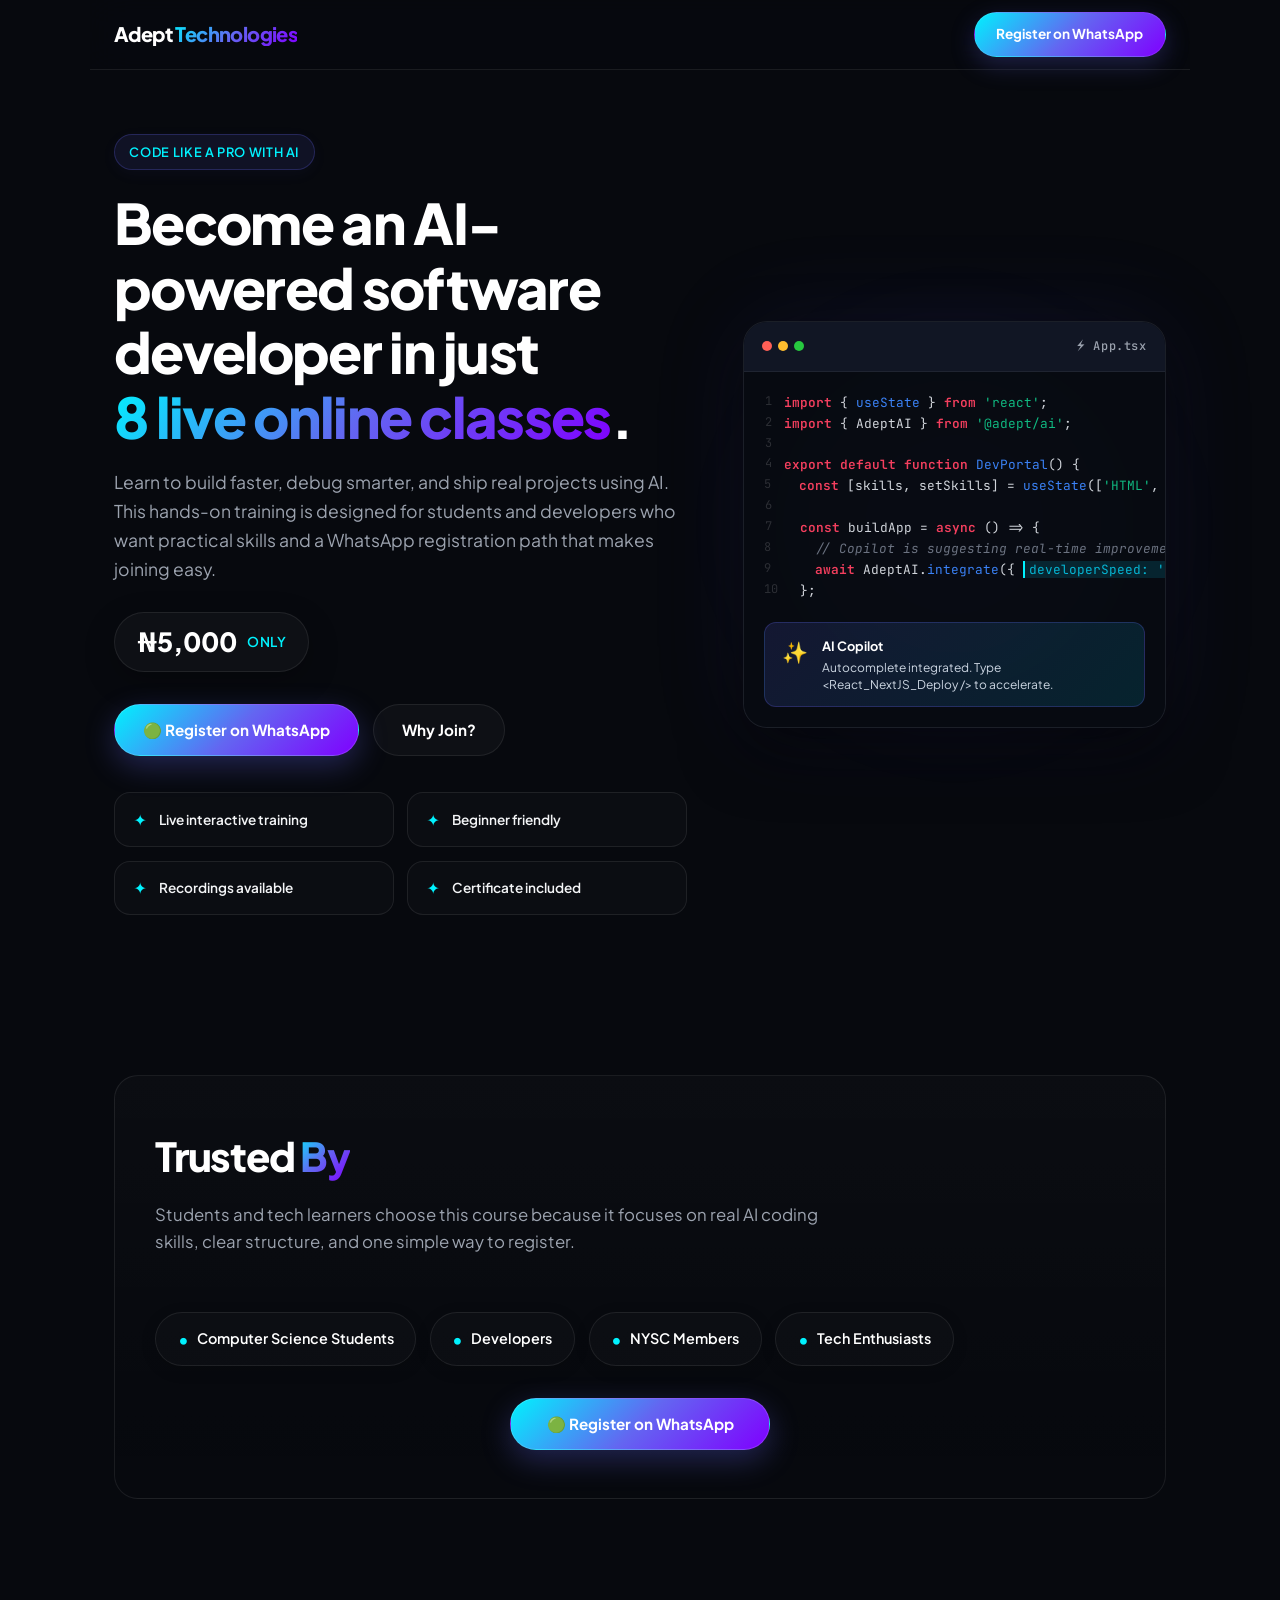
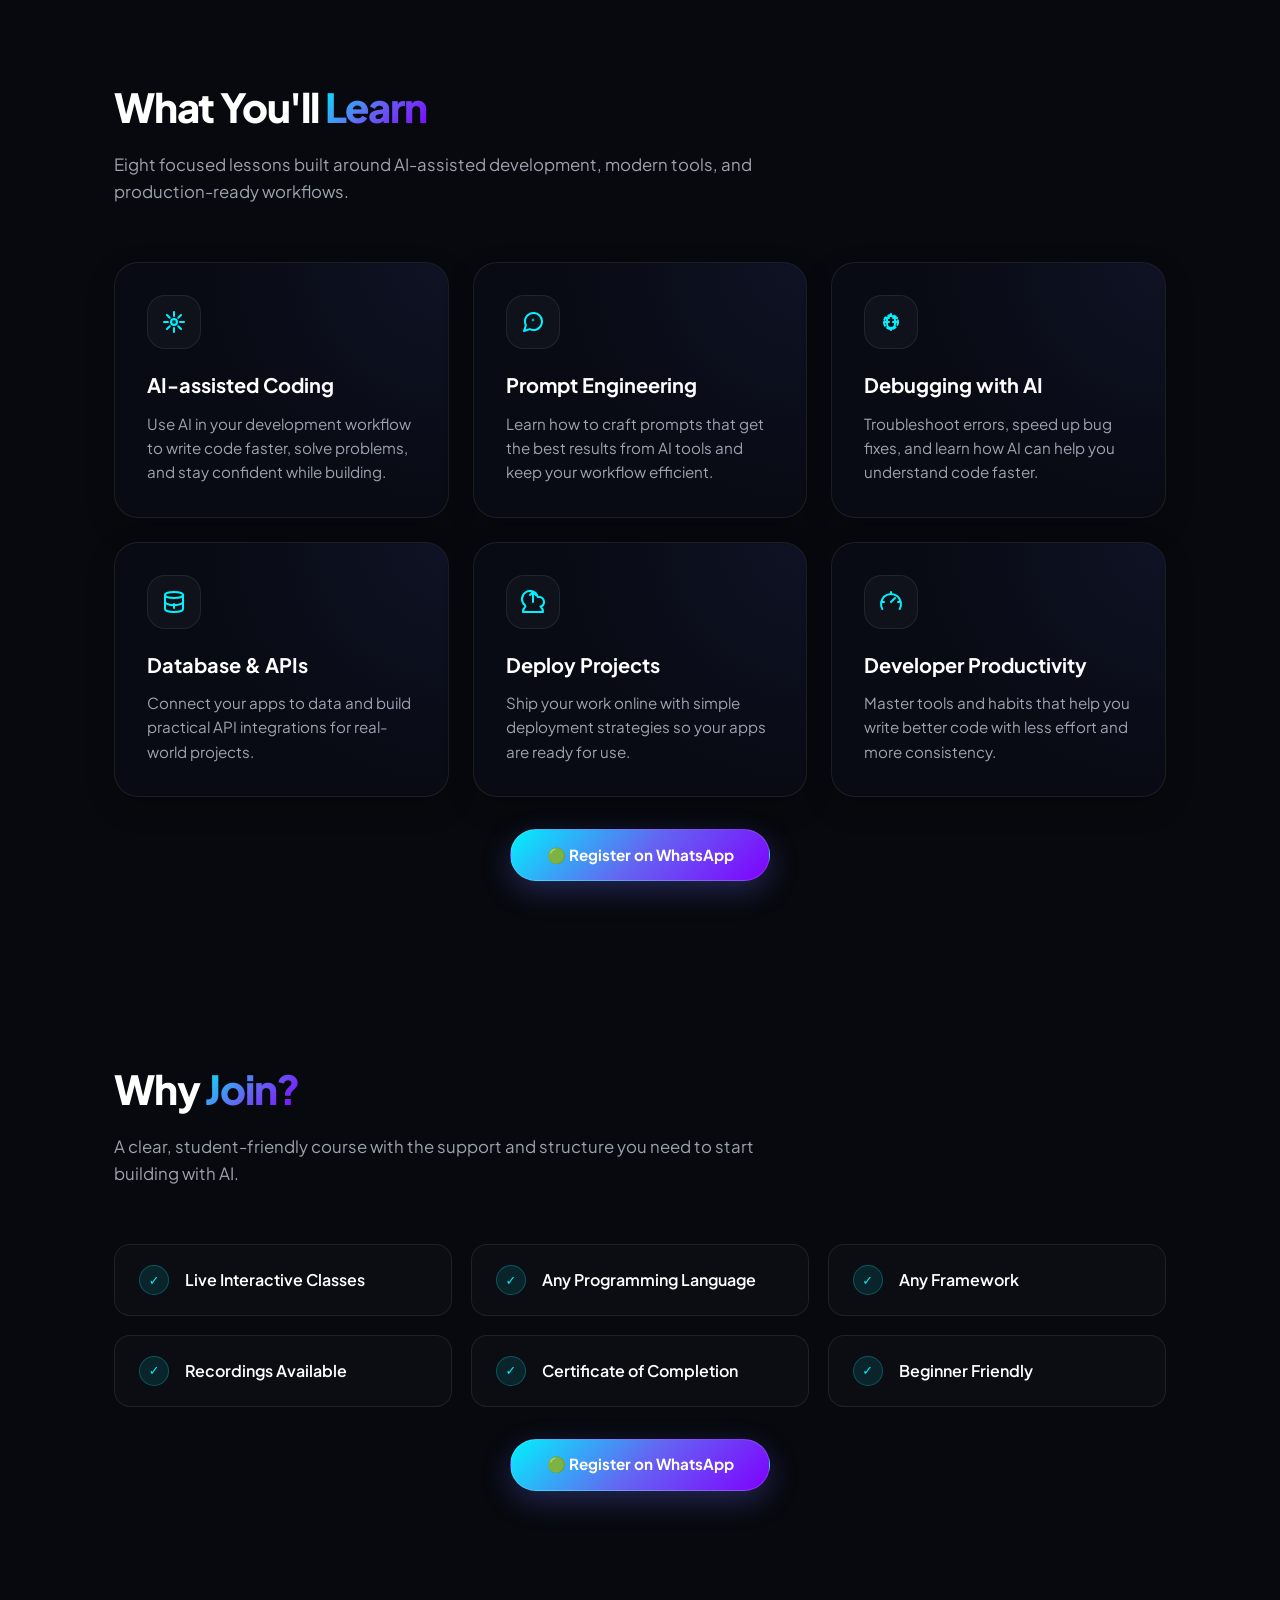
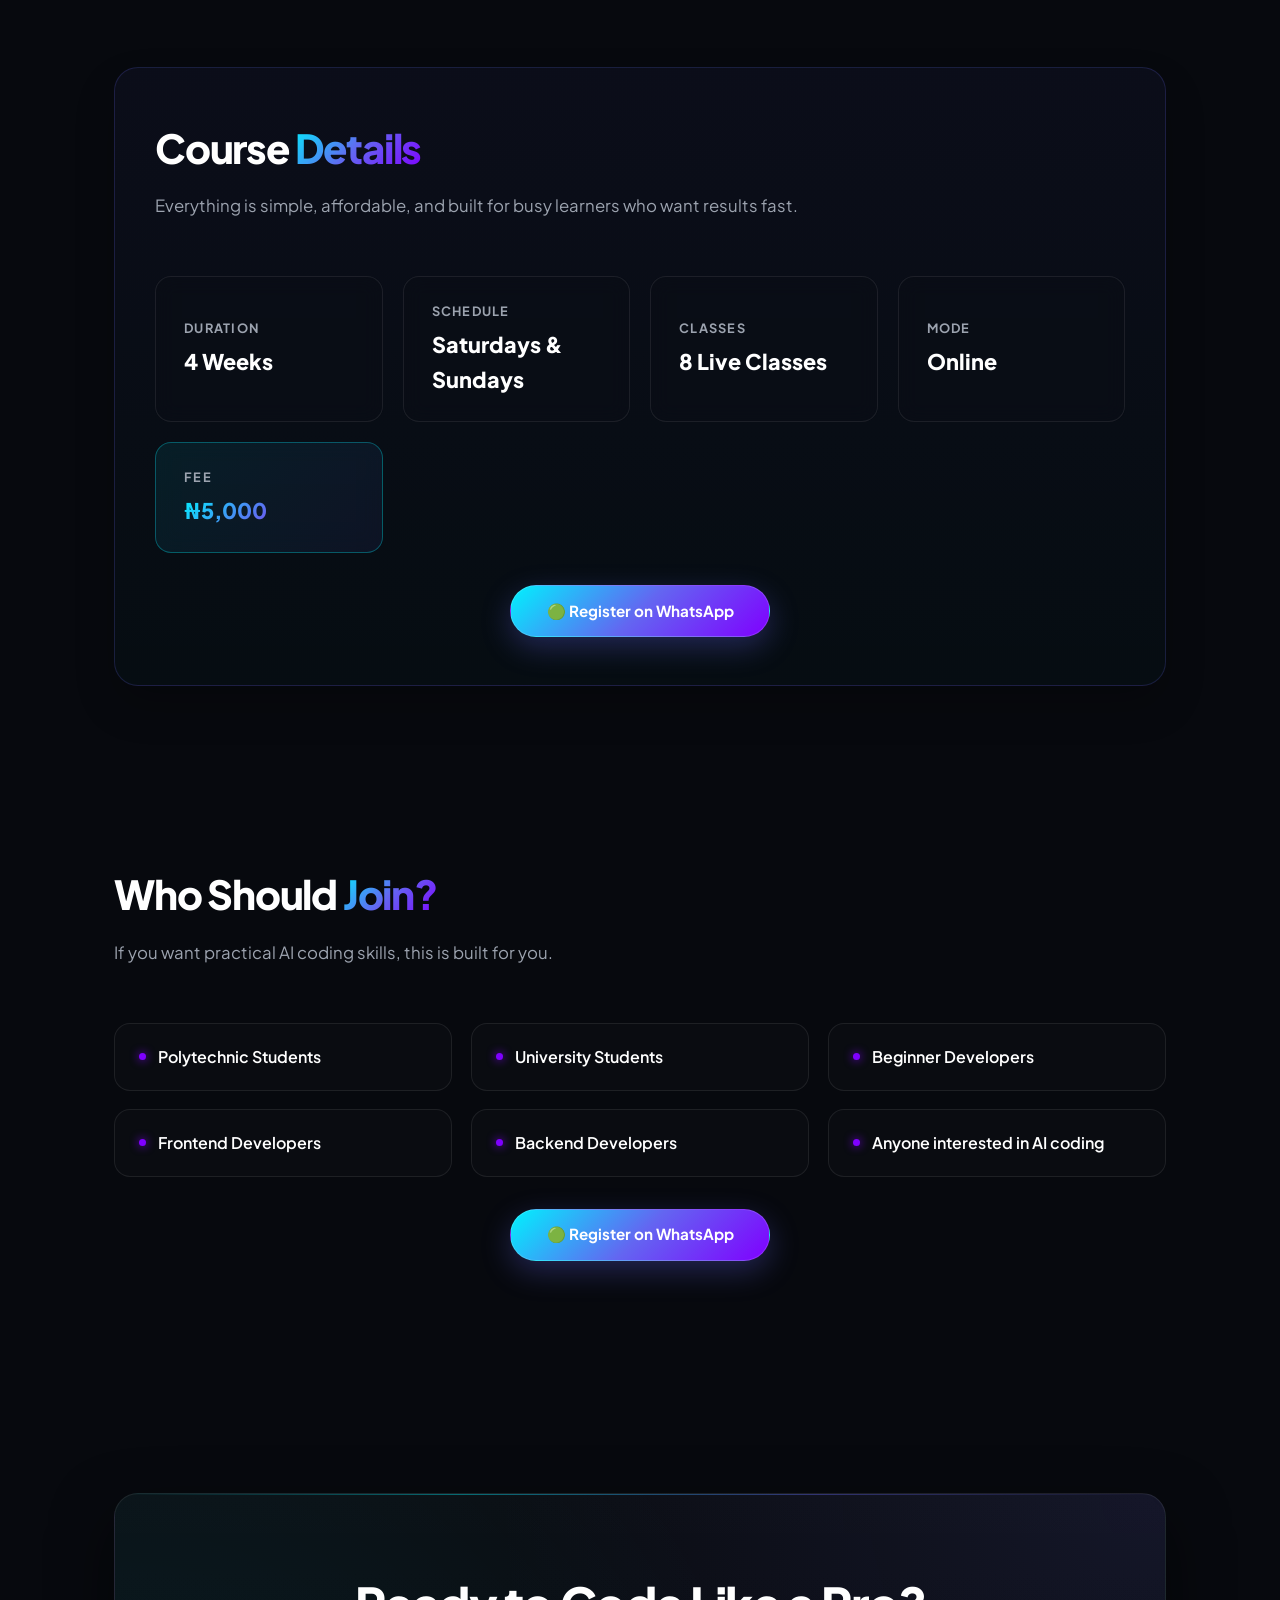
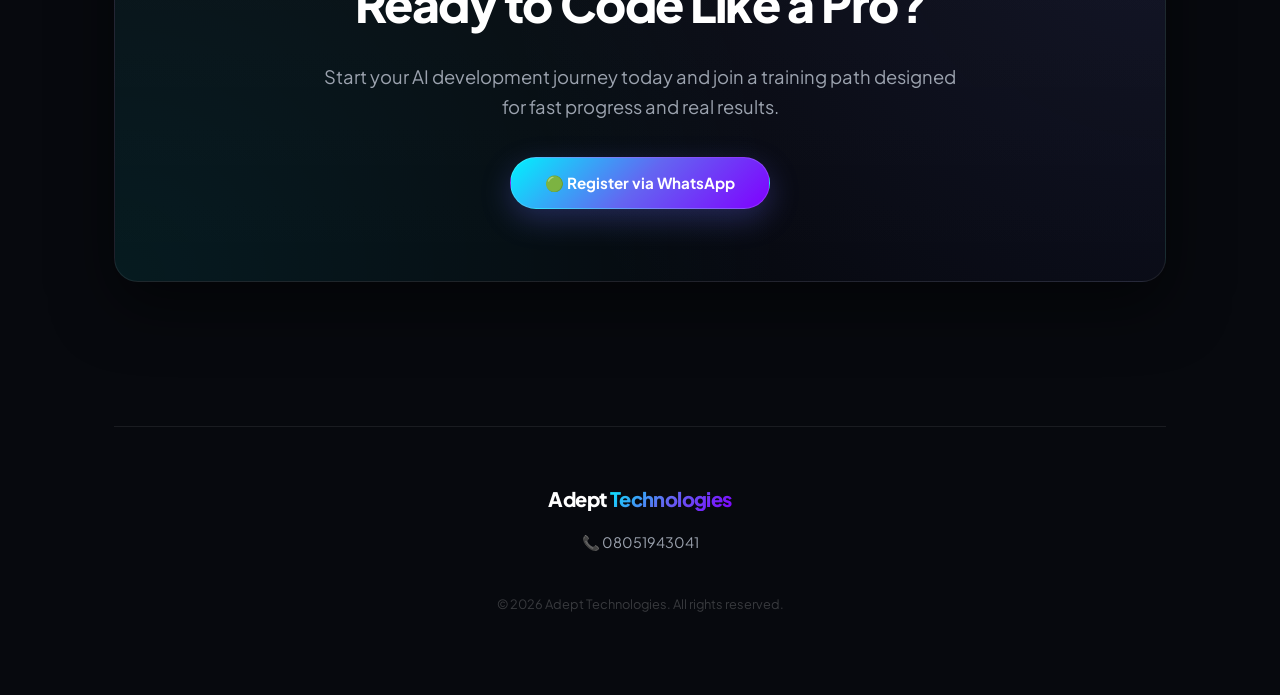
==== softwarewithai/index.html @ 5e8d32dd "Create index.html" ====
<!DOCTYPE html>
<html lang="en">

<head>
    <meta charset="UTF-8" />
    <meta name="viewport" content="width=device-width, initial-scale=1.0" />
    <title>Code Like a Pro with AI | Adept Technologies</title>
    <meta name="description"
        content="Become an AI-powered software developer in just 8 live online classes. Register on WhatsApp today." />
    <link rel="preconnect" href="https://fonts.googleapis.com" />
    <link rel="preconnect" href="https://fonts.gstatic.com" crossorigin />
    <link href="https://fonts.googleapis.com/css2?family=Plus+Jakarta+Sans:wght@400;500;600;700;800&family=JetBrains+Mono:wght@400;500;600&display=swap"
        rel="stylesheet" />
    <style>
        :root {
            color-scheme: dark;
            font-family: 'Plus Jakarta Sans', system-ui, -apple-system, sans-serif;
            scroll-behavior: smooth;
            
            /* Premium Dark Theme Palette */
            --bg: #07090e;
            --bg-grid: rgba(99, 102, 241, 0.03);
            --surface: rgba(13, 17, 28, 0.45);
            --surface-hover: rgba(20, 26, 42, 0.7);
            --surface-strong: #0d111c;
            --text: #f3f4f6;
            --text-heading: #ffffff;
            --muted: #9ca3af;
            
            /* Neon Glow Gradients */
            --accent: #6366f1; /* Indigo */
            --accent-rgb: 99, 102, 241;
            --accent-gradient: linear-gradient(135deg, #00F2FE 0%, #6366F1 50%, #7F00FF 100%);
            --accent-gradient-hover: linear-gradient(135deg, #00d6e2 0%, #4f46e5 50%, #6d00db 100%);
            --accent-cyan: #00F2FE;
            --accent-purple: #7F00FF;
            --border: rgba(255, 255, 255, 0.08);
            --border-hover: rgba(99, 102, 241, 0.3);
            --shadow: 0 24px 60px rgba(0, 0, 0, 0.5);
            
            /* Radius */
            --radius-lg: 24px;
            --radius-md: 16px;
            --radius-sm: 12px;
        }

        * {
            box-sizing: border-box;
            margin: 0;
            padding: 0;
        }

        html,
        body {
            min-height: 100%;
            background-color: var(--bg);
            color: var(--text);
        }

        body {
            line-height: 1.6;
            font-size: 16px;
            -webkit-font-smoothing: antialiased;
            overflow-x: hidden;
            position: relative;
        }

        /* Decorative Grid Background and Glows */
        body::before {
            content: '';
            position: absolute;
            inset: 0;
            background-image: 
                linear-gradient(rgba(255, 255, 255, 0.007) 1px, transparent 1px),
                linear-gradient(90deg, rgba(255, 255, 255, 0.007) 1px, transparent 1px);
            background-size: 50px 50px;
            pointer-events: none;
            z-index: -2;
        }

        /* Animated Ambient Glowing Orbs */
        .ambient-glow {
            position: absolute;
            border-radius: 50%;
            pointer-events: none;
            filter: blur(140px);
            z-index: -1;
            opacity: 0.45;
            mix-blend-mode: screen;
        }

        .glow-1 {
            width: 400px;
            height: 400px;
            background: radial-gradient(circle, var(--accent-cyan) 0%, transparent 70%);
            top: -100px;
            left: -100px;
            animation: pulseGlow 12s infinite alternate;
        }

        .glow-2 {
            width: 500px;
            height: 500px;
            background: radial-gradient(circle, var(--accent-purple) 0%, transparent 70%);
            top: 25%;
            right: -150px;
            animation: pulseGlow 15s infinite alternate-reverse;
        }

        .glow-3 {
            width: 350px;
            height: 350px;
            background: radial-gradient(circle, var(--accent) 0%, transparent 70%);
            bottom: 10%;
            left: -100px;
            animation: pulseGlow 10s infinite alternate;
        }

        img {
            max-width: 100%;
            display: block;
        }

        a {
            color: inherit;
            text-decoration: none;
        }

        .page {
            max-width: 1100px;
            margin: 0 auto;
            padding: 0 1.5rem 3rem;
            position: relative;
        }

        header {
            position: sticky;
            top: 0;
            z-index: 100;
            background: rgba(7, 9, 14, 0.75);
            backdrop-filter: blur(20px) saturate(180%);
            -webkit-backdrop-filter: blur(20px) saturate(180%);
            border-bottom: 1px solid var(--border);
            margin: 0 -1.5rem 1.5rem;
            padding: 0 1.5rem;
        }

        .topbar {
            display: flex;
            align-items: center;
            justify-content: space-between;
            gap: 1rem;
            padding: 0.75rem 0;
            max-width: 1100px;
            margin: 0 auto;
        }

        .brand {
            font-size: 1.25rem;
            font-weight: 800;
            letter-spacing: -0.03em;
            color: var(--text-heading);
        }

        .brand span {
            background: var(--accent-gradient);
            -webkit-background-clip: text;
            -webkit-text-fill-color: transparent;
            font-weight: 900;
        }

        .topbar .cta-link {
            display: inline-flex;
            align-items: center;
            justify-content: center;
            padding: 0.65rem 1.35rem;
            background: var(--accent-gradient);
            color: #fff;
            border-radius: 999px;
            font-weight: 700;
            font-size: 0.85rem;
            box-shadow: 0 8px 24px rgba(99, 102, 241, 0.25);
            transition: all 0.3s cubic-bezier(0.16, 1, 0.3, 1);
            border: 1px solid rgba(255, 255, 255, 0.1);
        }

        .topbar .cta-link:hover {
            transform: translateY(-2px);
            box-shadow: 0 12px 28px rgba(0, 242, 254, 0.4);
            border: 1px solid rgba(255, 255, 255, 0.2);
        }

        /* Hero Styling */
        .hero {
            padding: 2.5rem 0 4.5rem;
        }

        .hero-inner {
            display: grid;
            grid-template-columns: 1fr;
            gap: 3.5rem;
            align-items: center;
        }

        .hero-copy {
            max-width: 620px;
        }

        .eyebrow {
            display: inline-flex;
            align-items: center;
            gap: 0.5rem;
            padding: 0.45rem 0.9rem;
            border-radius: 999px;
            background: rgba(99, 102, 241, 0.1);
            color: var(--accent-cyan);
            font-size: 0.8rem;
            font-weight: 600;
            margin-bottom: 1.25rem;
            border: 1px solid rgba(99, 102, 241, 0.25);
            text-transform: uppercase;
            letter-spacing: 0.05em;
            box-shadow: 0 4px 15px rgba(99, 102, 241, 0.05);
        }

        .hero h1 {
            font-size: clamp(2rem, 5vw, 3.5rem);
            line-height: 1.15;
            font-weight: 800;
            letter-spacing: -0.03em;
            margin-bottom: 1.25rem;
            color: var(--text-heading);
        }

        .hero h1 .highlight {
            background: var(--accent-gradient);
            -webkit-background-clip: text;
            -webkit-text-fill-color: transparent;
            position: relative;
            display: inline-block;
        }

        .hero p.lead {
            font-size: 1.1rem;
            color: var(--muted);
            margin-bottom: 1.75rem;
            line-height: 1.65;
        }

        .hero-pricing-box {
            display: inline-flex;
            flex-direction: column;
            margin-bottom: 2rem;
        }

        .hero p.price {
            display: inline-flex;
            align-items: center;
            gap: 0.65rem;
            background: rgba(255, 255, 255, 0.03);
            color: var(--text-heading);
            font-weight: 800;
            font-size: 1.65rem;
            padding: 0.5rem 1.35rem;
            border-radius: 999px;
            border: 1px solid var(--border);
            box-shadow: 0 10px 30px rgba(0, 0, 0, 0.25);
        }

        .hero p.price span {
            font-size: 0.85rem;
            color: var(--accent-cyan);
            font-weight: 600;
            text-transform: uppercase;
            letter-spacing: 0.05em;
        }

        .hero-actions {
            display: flex;
            flex-wrap: wrap;
            gap: 0.85rem;
        }

        .button {
            display: inline-flex;
            align-items: center;
            justify-content: center;
            min-height: 52px;
            padding: 0 1.75rem;
            border-radius: 999px;
            font-weight: 700;
            transition: all 0.3s cubic-bezier(0.16, 1, 0.3, 1);
            font-size: 0.95rem;
            cursor: pointer;
        }

        .button-primary {
            background: var(--accent-gradient);
            color: #fff;
            box-shadow: 0 10px 30px rgba(99, 102, 241, 0.3);
            border: 1px solid rgba(255, 255, 255, 0.15);
        }

        .button-primary:hover {
            transform: translateY(-2px);
            box-shadow: 0 15px 35px rgba(0, 242, 254, 0.5);
            background: var(--accent-gradient-hover);
        }

        .button-secondary {
            background: rgba(255, 255, 255, 0.03);
            color: var(--text-heading);
            border: 1px solid var(--border);
        }

        .button-secondary:hover {
            transform: translateY(-2px);
            background: rgba(255, 255, 255, 0.08);
            border-color: rgba(255, 255, 255, 0.2);
            box-shadow: 0 10px 25px rgba(0, 0, 0, 0.2);
        }

        .hero-features {
            display: grid;
            grid-template-columns: repeat(2, minmax(0, 1fr));
            gap: 0.85rem;
            margin-top: 2.25rem;
        }

        .hero-feature {
            background: rgba(255, 255, 255, 0.02);
            border-radius: var(--radius-md);
            padding: 0.85rem 1.15rem;
            border: 1px solid var(--border);
            color: var(--text);
            font-weight: 600;
            display: inline-flex;
            align-items: center;
            gap: 0.75rem;
            font-size: 0.85rem;
            transition: all 0.3s ease;
        }

        .hero-feature:hover {
            border-color: var(--border-hover);
            background: rgba(255, 255, 255, 0.04);
            transform: translateX(4px);
        }

        .hero-feature::before {
            content: '✦';
            color: var(--accent-cyan);
            font-size: 1rem;
        }

        /* Premium Hero Visual: IDE Dashboard */
        .hero-visual {
            position: relative;
            width: 100%;
            min-width: 0; /* Prevents visual content overflow in Grid */
            z-index: 10;
        }

        .hero-visual-bg {
            position: absolute;
            inset: -30px;
            background: radial-gradient(circle, rgba(99, 102, 241, 0.15) 0%, transparent 70%);
            z-index: -1;
            filter: blur(30px);
        }

        .ide-window {
            background: rgba(10, 14, 23, 0.85);
            backdrop-filter: blur(16px);
            -webkit-backdrop-filter: blur(16px);
            border: 1px solid rgba(255, 255, 255, 0.08);
            border-radius: var(--radius-lg);
            box-shadow: var(--shadow), 0 0 100px rgba(99, 102, 241, 0.1);
            overflow: hidden;
            transition: transform 0.5s cubic-bezier(0.16, 1, 0.3, 1);
            width: 100%;
        }

        .ide-window:hover {
            transform: translateY(-4px) rotate(0.5deg);
        }

        .ide-header {
            background: rgba(18, 24, 38, 0.9);
            padding: 0.9rem 1.15rem;
            display: flex;
            align-items: center;
            justify-content: space-between;
            border-bottom: 1px solid rgba(255, 255, 255, 0.06);
        }

        .ide-dots {
            display: flex;
            gap: 6px;
        }

        .ide-dot {
            width: 10px;
            height: 10px;
            border-radius: 50%;
            display: inline-block;
        }

        .dot-red { background-color: #ff5f56; }
        .dot-yellow { background-color: #ffbd2e; }
        .dot-green { background-color: #27c93f; }

        .ide-title {
            font-size: 0.75rem;
            color: var(--muted);
            font-family: 'JetBrains Mono', monospace;
            font-weight: 500;
            letter-spacing: 0.05em;
            display: flex;
            align-items: center;
            gap: 0.5rem;
        }

        .ide-title::before {
            content: '⚡';
            font-size: 0.8rem;
        }

        .ide-body {
            padding: 1.25rem;
            font-family: 'JetBrains Mono', monospace;
            font-size: 0.8rem;
            line-height: 1.65;
            overflow-x: auto;
            position: relative;
            background: rgba(7, 9, 14, 0.4);
        }

        .ide-code {
            color: #d1d5db;
        }

        .code-row {
            display: flex;
            align-items: flex-start;
        }

        .line-num {
            color: rgba(255, 255, 255, 0.15);
            text-align: right;
            width: 20px;
            padding-right: 0.75rem;
            user-select: none;
            font-size: 0.75rem;
        }

        .code-line-content {
            white-space: pre;
        }

        .token.keyword { color: #f43f5e; font-weight: 600; }
        .token.function { color: #3b82f6; }
        .token.string { color: #10b981; }
        .token.tag { color: #ec4899; }
        .token.attr { color: #f59e0b; }
        .token.comment { color: #6b7280; font-style: italic; }
        .token.number { color: #a855f7; }

        /* Ghost writing animation simulator */
        .ai-autocomplete {
            background: rgba(6, 182, 212, 0.15);
            border-left: 2px solid var(--accent-cyan);
            border-radius: 0 4px 4px 0;
            padding: 0 4px;
            color: #06b6d4;
            animation: highlightGlow 3s infinite alternate;
        }

        .ai-suggestion-box {
            margin-top: 1.25rem;
            background: linear-gradient(135deg, rgba(99, 102, 241, 0.15) 0%, rgba(6, 182, 212, 0.15) 100%);
            border: 1px solid rgba(99, 102, 241, 0.25);
            border-radius: var(--radius-sm);
            padding: 0.85rem 1.1rem;
            display: flex;
            align-items: flex-start;
            gap: 0.85rem;
            animation: floatUp 4s ease-in-out infinite;
        }

        .ai-sparkle {
            font-size: 1.3rem;
            animation: pulseSparkle 2s ease-in-out infinite;
        }

        .ai-suggestion-text strong {
            display: block;
            color: var(--text-heading);
            font-size: 0.8rem;
            margin-bottom: 0.2rem;
            font-family: 'Plus Jakarta Sans', sans-serif;
        }

        .ai-suggestion-text p {
            color: #cbd5e1;
            font-size: 0.75rem;
            font-family: 'Plus Jakarta Sans', sans-serif;
            line-height: 1.35;
        }

        /* Sections General styling */
        .section {
            padding: clamp(3rem, 7vw, 5.5rem) 0;
            position: relative;
        }

        .section-header {
            max-width: 680px;
            margin-bottom: clamp(2rem, 5vw, 3.5rem);
        }

        .section h2 {
            font-size: clamp(1.75rem, 4.5vw, 2.5rem);
            font-weight: 800;
            letter-spacing: -0.03em;
            margin-bottom: 0.85rem;
            color: var(--text-heading);
        }

        .section h2 span {
            background: var(--accent-gradient);
            -webkit-background-clip: text;
            -webkit-text-fill-color: transparent;
        }

        .section p.subtitle {
            color: var(--muted);
            font-size: 1.05rem;
            line-height: 1.6;
        }

        /* Trusted By Section styling */
        .trusted-container {
            background: linear-gradient(180deg, rgba(255, 255, 255, 0.02) 0%, rgba(255, 255, 255, 0) 100%);
            border: 1px solid var(--border);
            border-radius: var(--radius-lg);
            padding: clamp(1.75rem, 5vw, 3rem) clamp(1.5rem, 4vw, 2.5rem);
            position: relative;
            overflow: hidden;
        }

        .pill-list {
            display: flex;
            flex-wrap: wrap;
            gap: 0.85rem;
            margin-top: 1.5rem;
        }

        .pill {
            padding: 0.75rem 1.35rem;
            border-radius: 999px;
            background: rgba(255, 255, 255, 0.02);
            color: var(--text-heading);
            border: 1px solid var(--border);
            box-shadow: 0 4px 15px rgba(0, 0, 0, 0.15);
            font-weight: 600;
            font-size: 0.9rem;
            transition: all 0.3s cubic-bezier(0.16, 1, 0.3, 1);
            display: inline-flex;
            align-items: center;
            gap: 0.5rem;
        }

        .pill:hover {
            transform: translateY(-3px);
            background: rgba(99, 102, 241, 0.08);
            border-color: rgba(99, 102, 241, 0.4);
            box-shadow: 0 8px 25px rgba(99, 102, 241, 0.2);
            color: var(--accent-cyan);
        }

        .pill::before {
            content: '•';
            color: var(--accent-cyan);
            font-size: 1.1rem;
        }

        /* What You'll Learn styling */
        .card-grid {
            display: grid;
            grid-template-columns: repeat(auto-fit, minmax(300px, 1fr));
            gap: 1.5rem;
        }

        .feature-card {
            background: var(--surface);
            border-radius: var(--radius-lg);
            padding: 2rem;
            box-shadow: 0 10px 30px rgba(0, 0, 0, 0.2);
            border: 1px solid var(--border);
            transition: all 0.4s cubic-bezier(0.16, 1, 0.3, 1);
            position: relative;
            overflow: hidden;
            display: flex;
            flex-direction: column;
            min-height: 220px;
        }

        .feature-card::before {
            content: '';
            position: absolute;
            inset: 0;
            background: radial-gradient(circle at 100% 0%, rgba(99, 102, 241, 0.08) 0%, transparent 60%);
            pointer-events: none;
            transition: opacity 0.4s ease;
        }

        .feature-card:hover {
            transform: translateY(-5px);
            background: var(--surface-hover);
            border-color: rgba(99, 102, 241, 0.35);
            box-shadow: 0 20px 40px rgba(99, 102, 241, 0.12), 0 0 1px 1px rgba(99, 102, 241, 0.2) inset;
        }

        .feature-card:hover .feature-icon-wrapper {
            transform: scale(1.08) translateY(-2px);
            background: linear-gradient(135deg, rgba(99, 102, 241, 0.25) 0%, rgba(6, 182, 212, 0.25) 100%);
        }

        .feature-icon-wrapper {
            width: 54px;
            height: 54px;
            display: grid;
            place-items: center;
            border-radius: 18px;
            background: rgba(255, 255, 255, 0.03);
            border: 1px solid var(--border);
            color: var(--accent-cyan);
            margin-bottom: 1.25rem;
            transition: all 0.4s cubic-bezier(0.16, 1, 0.3, 1);
        }

        .feature-card h3 {
            margin-bottom: 0.65rem;
            font-size: 1.25rem;
            font-weight: 700;
            color: var(--text-heading);
        }

        .feature-card p {
            color: var(--muted);
            line-height: 1.6;
            font-size: 0.95rem;
        }

        /* Why Join styling */
        .list-grid {
            display: grid;
            grid-template-columns: repeat(auto-fit, minmax(280px, 1fr));
            gap: 1.15rem;
        }

        .list-card {
            background: rgba(255, 255, 255, 0.02);
            border-radius: var(--radius-md);
            padding: 1.25rem 1.5rem;
            border: 1px solid var(--border);
            display: flex;
            align-items: center;
            gap: 1rem;
            font-weight: 600;
            color: var(--text-heading);
            transition: all 0.3s cubic-bezier(0.16, 1, 0.3, 1);
        }

        .list-card:hover {
            transform: translateY(-3px);
            background: rgba(255, 255, 255, 0.04);
            border-color: rgba(0, 242, 254, 0.3);
            box-shadow: 0 10px 25px rgba(0, 0, 0, 0.2);
        }

        .list-card-icon {
            width: 30px;
            height: 30px;
            border-radius: 50%;
            background: rgba(0, 242, 254, 0.1);
            color: var(--accent-cyan);
            display: grid;
            place-items: center;
            font-size: 0.8rem;
            border: 1px solid rgba(0, 242, 254, 0.25);
            flex-shrink: 0;
        }

        /* Course Details Grid styling */
        .details-container {
            background: linear-gradient(180deg, rgba(99, 102, 241, 0.05) 0%, rgba(0, 242, 254, 0.02) 100%);
            border: 1px solid rgba(99, 102, 241, 0.2);
            border-radius: var(--radius-lg);
            padding: clamp(1.75rem, 5vw, 3rem) clamp(1.5rem, 4vw, 2.5rem);
            position: relative;
            overflow: hidden;
            box-shadow: 0 20px 40px rgba(0, 0, 0, 0.2);
        }

        .details-grid {
            display: grid;
            grid-template-columns: repeat(auto-fit, minmax(200px, 1fr));
            gap: 1.25rem;
            margin-top: 1.5rem;
        }

        .detail-item {
            background: rgba(10, 14, 23, 0.6);
            backdrop-filter: blur(10px);
            border-radius: var(--radius-md);
            padding: 1.5rem 1.75rem;
            border: 1px solid var(--border);
            transition: all 0.3s cubic-bezier(0.16, 1, 0.3, 1);
            display: flex;
            flex-direction: column;
            justify-content: center;
        }

        .detail-item:hover {
            transform: translateY(-4px);
            border-color: rgba(99, 102, 241, 0.4);
            box-shadow: 0 12px 30px rgba(99, 102, 241, 0.15);
        }

        .detail-item strong {
            display: block;
            margin-bottom: 0.4rem;
            color: var(--muted);
            font-size: 0.8rem;
            text-transform: uppercase;
            letter-spacing: 0.1em;
        }

        .detail-item span {
            color: var(--text-heading);
            font-size: 1.35rem;
            font-weight: 800;
        }

        .detail-item.accent-fee {
            border-color: rgba(0, 242, 254, 0.3);
            background: linear-gradient(135deg, rgba(0, 242, 254, 0.08) 0%, rgba(99, 102, 241, 0.08) 100%);
        }

        .detail-item.accent-fee span {
            background: var(--accent-gradient);
            -webkit-background-clip: text;
            -webkit-text-fill-color: transparent;
        }

        /* Who Should Join styling */
        .audience-grid {
            display: grid;
            grid-template-columns: repeat(auto-fit, minmax(260px, 1fr));
            gap: 1.15rem;
            margin-top: 1.5rem;
        }

        .audience-card {
            background: rgba(255, 255, 255, 0.015);
            border-radius: var(--radius-md);
            padding: 1.25rem 1.5rem;
            border: 1px solid var(--border);
            font-weight: 600;
            color: var(--text-heading);
            transition: all 0.3s cubic-bezier(0.16, 1, 0.3, 1);
            display: flex;
            align-items: center;
            gap: 0.75rem;
        }

        .audience-card:hover {
            transform: translateY(-4px);
            background: rgba(255, 255, 255, 0.03);
            border-color: rgba(99, 102, 241, 0.3);
            box-shadow: 0 12px 30px rgba(0, 0, 0, 0.25);
        }

        .audience-bullet {
            width: 7px;
            height: 7px;
            border-radius: 50%;
            background-color: var(--accent-purple);
            flex-shrink: 0;
            box-shadow: 0 0 10px var(--accent-purple);
        }

        /* Final CTA Section styling */
        .cta-section-wrapper {
            background: radial-gradient(circle at top right, rgba(99, 102, 241, 0.1) 0%, transparent 60%),
                        radial-gradient(circle at bottom left, rgba(0, 242, 254, 0.08) 0%, transparent 60%),
                        linear-gradient(180deg, rgba(255, 255, 255, 0.02) 0%, rgba(255, 255, 255, 0) 100%);
            border: 1px solid rgba(255, 255, 255, 0.08);
            border-radius: var(--radius-lg);
            padding: clamp(2.5rem, 6vw, 4.5rem) clamp(1.5rem, 5vw, 2.5rem);
            text-align: center;
            margin: 3.5rem 0;
            position: relative;
            overflow: hidden;
            box-shadow: var(--shadow);
        }

        .cta-section-wrapper::after {
            content: '';
            position: absolute;
            width: 100%;
            height: 1px;
            top: 0;
            left: 0;
            background: linear-gradient(90deg, transparent, rgba(0, 242, 254, 0.4), rgba(99, 102, 241, 0.4), transparent);
        }

        .cta-section-wrapper h2 {
            font-size: clamp(2rem, 5vw, 3rem);
            font-weight: 800;
            letter-spacing: -0.03em;
            margin-bottom: 1.25rem;
            color: var(--text-heading);
        }

        .cta-section-wrapper p.subtitle {
            margin-bottom: 2.25rem;
            font-size: 1.15rem;
            color: var(--muted);
            max-width: 640px;
            margin-left: auto;
            margin-right: auto;
        }

        .section-cta {
            text-align: center;
            margin-top: 2rem;
        }

        .section-cta .button {
            min-width: 260px;
        }

        /* Footer styling */
        .footer {
            padding: 3.5rem 0 2rem;
            border-top: 1px solid var(--border);
            display: flex;
            flex-direction: column;
            align-items: center;
            justify-content: center;
            text-align: center;
            color: var(--muted);
        }

        .footer .footer-brand {
            font-size: 1.25rem;
            font-weight: 800;
            color: var(--text-heading);
            margin-bottom: 1rem;
            letter-spacing: -0.03em;
        }

        .footer .footer-brand span {
            background: var(--accent-gradient);
            -webkit-background-clip: text;
            -webkit-text-fill-color: transparent;
        }

        .footer-info {
            display: flex;
            align-items: center;
            gap: 1.5rem;
            margin-bottom: 1.25rem;
            font-size: 0.9rem;
        }

        .footer-info span::before {
            content: '📞 ';
        }

        .footer a {
            color: var(--accent-cyan);
            font-weight: 600;
            transition: color 0.3s ease;
        }

        .footer a:hover {
            color: #ffffff;
            text-decoration: underline;
        }

        .footer-copyright {
            font-size: 0.8rem;
            color: rgba(255, 255, 255, 0.2);
            margin-top: 1.25rem;
        }

        /* Sticky WhatsApp Floating Bar */
        .sticky-whatsapp {
            display: none;
            position: fixed;
            inset: auto 1.5rem 1.5rem auto;
            z-index: 999;
            padding: 1rem 1.5rem;
            border-radius: 999px;
            background: #25D366;
            color: #fff;
            box-shadow: 0 12px 30px rgba(37, 211, 102, 0.35);
            font-weight: 700;
            align-items: center;
            gap: 0.75rem;
            justify-content: center;
            transition: all 0.3s cubic-bezier(0.16, 1, 0.3, 1);
            font-size: 0.95rem;
            border: 1px solid rgba(255, 255, 255, 0.15);
        }

        .sticky-whatsapp:hover {
            transform: translateY(-4px) scale(1.03);
            box-shadow: 0 16px 36px rgba(37, 211, 102, 0.5);
            background: #20ba59;
        }

        /* Keyframe Animations */
        @keyframes pulseGlow {
            0% { transform: scale(1); opacity: 0.4; }
            100% { transform: scale(1.15); opacity: 0.55; }
        }

        @keyframes highlightGlow {
            0% { background: rgba(6, 182, 212, 0.1); box-shadow: 0 0 10px rgba(6, 182, 212, 0); }
            100% { background: rgba(6, 182, 212, 0.25); box-shadow: 0 0 20px rgba(6, 182, 212, 0.2); }
        }

        @keyframes floatUp {
            0%, 100% { transform: translateY(0); }
            50% { transform: translateY(-6px); }
        }

        @keyframes pulseSparkle {
            0%, 100% { transform: scale(1); opacity: 0.8; }
            50% { transform: scale(1.2); opacity: 1; filter: drop-shadow(0 0 10px var(--accent-cyan)); }
        }

        /* Media Queries & Responsive Refinement */
        @media (min-width: 940px) {
            .hero-inner {
                grid-template-columns: 1.15fr 0.85fr;
            }
        }

        @media (max-width: 768px) {
            .topbar .cta-link {
                display: none; /* Hide top bar button to prevent clutter on mobile & tablet sizes */
            }

            .hero-inner {
                gap: 2.5rem;
            }
        }

        @media (max-width: 640px) {
            .card-grid {
                grid-template-columns: 1fr;
            }
        }

        @media (max-width: 480px) {
            .page {
                padding: 0 1rem 4rem;
            }

            .hero {
                padding-top: 1rem;
            }

            .hero p.lead,
            .section p.subtitle {
                font-size: 0.95rem;
            }

            .sticky-whatsapp {
                display: flex;
            }
        }
    </style>
</head>

<body>
    <!-- Ambient backgrounds -->
    <div class="ambient-glow glow-1"></div>
    <div class="ambient-glow glow-2"></div>
    <div class="ambient-glow glow-3"></div>

    <div class="page">
        <header>
            <div class="topbar">
                <div class="brand">Adept<span> Technologies</span></div>
                <a class="cta-link"
                    href="https://wa.me/2348051943041?text=Hello%20Adept%20Technologies.%20I%20want%20to%20register%20for%20the%20Code%20Like%20a%20Pro%20with%20AI%20training."
                    target="_blank" rel="noopener">Register on WhatsApp</a>
            </div>
        </header>

        <main>
            <section class="hero" id="home">
                <div class="hero-inner">
                    <div class="hero-copy">
                        <div class="eyebrow">Code Like a Pro with AI</div>
                        <h1>Become an AI-powered software developer in just <span class="highlight">8 live online classes</span>.</h1>
                        <p class="lead">Learn to build faster, debug smarter, and ship real projects using AI. This hands-on training is designed for students and developers who want practical skills and a WhatsApp registration path that makes joining easy.</p>
                        
                        <div class="hero-pricing-box">
                            <p class="price">₦5,000 <span>Only</span></p>
                        </div>
                        
                        <div class="hero-actions">
                            <a class="button button-primary"
                                href="https://wa.me/2348051943041?text=Hello%20Adept%20Technologies.%20I%20want%20to%20register%20for%20the%20Code%20Like%20a%20Pro%20with%20AI%20training."
                                target="_blank" rel="noopener">🟢 Register on WhatsApp</a>
                            <a class="button button-secondary" href="#why">Why Join?</a>
                        </div>

                        <div class="hero-features">
                            <div class="hero-feature">Live interactive training</div>
                            <div class="hero-feature">Beginner friendly</div>
                            <div class="hero-feature">Recordings available</div>
                            <div class="hero-feature">Certificate included</div>
                        </div>
                    </div>
                    
                    <div class="hero-visual" aria-hidden="true">
                        <div class="hero-visual-bg"></div>
                        <div class="ide-window">
                            <div class="ide-header">
                                <div class="ide-dots">
                                    <span class="ide-dot dot-red"></span>
                                    <span class="ide-dot dot-yellow"></span>
                                    <span class="ide-dot dot-green"></span>
                                </div>
                                <div class="ide-title">App.tsx</div>
                            </div>
                            <div class="ide-body">
                                <div class="ide-code">
                                    <div class="code-row">
                                        <span class="line-num">1</span>
                                        <span class="code-line-content"><span class="token keyword">import</span> { <span class="token function">useState</span> } <span class="token keyword">from</span> <span class="token string">'react'</span>;</span>
                                    </div>
                                    <div class="code-row">
                                        <span class="line-num">2</span>
                                        <span class="code-line-content"><span class="token keyword">import</span> { <span class="token type">AdeptAI</span> } <span class="token keyword">from</span> <span class="token string">'@adept/ai'</span>;</span>
                                    </div>
                                    <div class="code-row">
                                        <span class="line-num">3</span>
                                        <span class="code-line-content"></span>
                                    </div>
                                    <div class="code-row">
                                        <span class="line-num">4</span>
                                        <span class="code-line-content"><span class="token keyword">export default function</span> <span class="token function">DevPortal</span>() {</span>
                                    </div>
                                    <div class="code-row">
                                        <span class="line-num">5</span>
                                        <span class="code-line-content">  <span class="token keyword">const</span> [skills, setSkills] = <span class="token function">useState</span>([<span class="token string">'HTML'</span>, <span class="token string">'CSS'</span>]);</span>
                                    </div>
                                    <div class="code-row">
                                        <span class="line-num">6</span>
                                        <span class="code-line-content">  </span>
                                    </div>
                                    <div class="code-row">
                                        <span class="line-num">7</span>
                                        <span class="code-line-content">  <span class="token keyword">const</span> buildApp = <span class="token keyword">async</span> () => {</span>
                                    </div>
                                    <div class="code-row">
                                        <span class="line-num">8</span>
                                        <span class="code-line-content">    <span class="token comment">// Copilot is suggesting real-time improvements:</span></span>
                                    </div>
                                    <div class="code-row">
                                        <span class="line-num">9</span>
                                        <span class="code-line-content">    <span class="token keyword">await</span> <span class="token type">AdeptAI</span>.<span class="token function">integrate</span>({ <span class="ai-autocomplete">developerSpeed: '10x' }</span>);</span>
                                    </div>
                                    <div class="code-row">
                                        <span class="line-num">10</span>
                                        <span class="code-line-content">  };</span>
                                    </div>
                                </div>
                                
                                <div class="ai-suggestion-box">
                                    <div class="ai-sparkle">✨</div>
                                    <div class="ai-suggestion-text">
                                        <strong>AI Copilot</strong>
                                        <p>Autocomplete integrated. Type &lt;React_NextJS_Deploy /&gt; to accelerate.</p>
                                    </div>
                                </div>
                            </div>
                        </div>
                    </div>
                </div>
            </section>

            <section class="section" id="trusted">
                <div class="trusted-container">
                    <div class="section-header">
                        <h2>Trusted <span>By</span></h2>
                        <p class="subtitle">Students and tech learners choose this course because it focuses on real AI coding skills, clear structure, and one simple way to register.</p>
                    </div>
                    <div class="pill-list">
                        <span class="pill">Computer Science Students</span>
                        <span class="pill">Developers</span>
                        <span class="pill">NYSC Members</span>
                        <span class="pill">Tech Enthusiasts</span>
                    </div>
                    <div class="section-cta">
                        <a class="button button-primary"
                            href="https://wa.me/2348051943041?text=Hello%20Adept%20Technologies.%20I%20want%20to%20register%20for%20the%20Code%20Like%20a%20Pro%20with%20AI%20training."
                            target="_blank" rel="noopener">🟢 Register on WhatsApp</a>
                    </div>
                </div>
            </section>

            <section class="section" id="learn">
                <div class="section-header">
                    <h2>What You'll <span>Learn</span></h2>
                    <p class="subtitle">Eight focused lessons built around AI-assisted development, modern tools, and production-ready workflows.</p>
                </div>
                
                <div class="card-grid">
                    <article class="feature-card">
                        <div class="feature-icon-wrapper">
                            <!-- AI-assisted coding icon (Brain circuit nodes) -->
                            <svg width="24" height="24" viewBox="0 0 24 24" fill="none" stroke="currentColor" stroke-width="2" stroke-linecap="round" stroke-linejoin="round">
                                <circle cx="12" cy="12" r="3" fill="currentColor" fill-opacity="0.2"/>
                                <path d="M12 2v4M12 18v4M4.93 4.93l2.83 2.83M16.24 16.24l2.83 2.83M2 12h4M18 12h4M4.93 19.07l2.83-2.83M16.24 7.76l2.83-2.83"/>
                            </svg>
                        </div>
                        <h3>AI-assisted Coding</h3>
                        <p>Use AI in your development workflow to write code faster, solve problems, and stay confident while building.</p>
                    </article>
                    
                    <article class="feature-card">
                        <div class="feature-icon-wrapper">
                            <!-- Prompt engineering icon (Console sparkles) -->
                            <svg width="24" height="24" viewBox="0 0 24 24" fill="none" stroke="currentColor" stroke-width="2" stroke-linecap="round" stroke-linejoin="round">
                                <path d="M21 11.5a8.38 8.38 0 0 1-.9 3.8 8.5 8.5 0 0 1-7.6 4.7 8.38 8.38 0 0 1-3.8-.9L3 21l1.9-5.7a8.38 8.38 0 0 1-.9-3.8 8.5 8.5 0 0 1 4.7-7.6 8.38 8.38 0 0 1 3.8-.9h.5a8.48 8.48 0 0 1 8 8v.5z"/>
                                <path d="M12 8l.5 1.5L14 10l-1.5.5L12 12l-.5-1.5L10 10l1.5-.5z" fill="currentColor" stroke="none"/>
                            </svg>
                        </div>
                        <h3>Prompt Engineering</h3>
                        <p>Learn how to craft prompts that get the best results from AI tools and keep your workflow efficient.</p>
                    </article>
                    
                    <article class="feature-card">
                        <div class="feature-icon-wrapper">
                            <!-- Debugging icon (Bug target scanner) -->
                            <svg width="24" height="24" viewBox="0 0 24 24" fill="none" stroke="currentColor" stroke-width="2" stroke-linecap="round" stroke-linejoin="round">
                                <rect x="8" y="6" width="8" height="12" rx="4" />
                                <path d="M12 4v2M12 18v2M6 8h4M14 8h4M5 12h5M14 12h5"/>
                                <circle cx="12" cy="12" r="7" stroke-dasharray="3 3"/>
                            </svg>
                        </div>
                        <h3>Debugging with AI</h3>
                        <p>Troubleshoot errors, speed up bug fixes, and learn how AI can help you understand code faster.</p>
                    </article>
                    
                    <article class="feature-card">
                        <div class="feature-icon-wrapper">
                            <!-- Database API icon (Database server stack) -->
                            <svg width="24" height="24" viewBox="0 0 24 24" fill="none" stroke="currentColor" stroke-width="2" stroke-linecap="round" stroke-linejoin="round">
                                <ellipse cx="12" cy="5" rx="9" ry="3" />
                                <path d="M3 5v14c0 1.66 4 3 9 3s9-1.34 9-3V5" />
                                <path d="M3 12c0 1.66 4 3 9 3s9-1.34 9-3" stroke-dasharray="2 1"/>
                                <path d="M12 14v4" />
                            </svg>
                        </div>
                        <h3>Database & APIs</h3>
                        <p>Connect your apps to data and build practical API integrations for real-world projects.</p>
                    </article>
                    
                    <article class="feature-card">
                        <div class="feature-icon-wrapper">
                            <!-- Deploy icon (Cloud upload rocket) -->
                            <svg width="24" height="24" viewBox="0 0 24 24" fill="none" stroke="currentColor" stroke-width="2" stroke-linecap="round" stroke-linejoin="round">
                                <path d="M4.5 16.5c-1.5 1.26-2.5 3.19-2.5 5.5h20c0-2.31-1-4.24-2.5-5.5" />
                                <path d="M12 2v10M9 5l3-3 3 3" />
                                <path d="M20 16.58A5 5 0 0 0 18 7h-1.26A8 8 0 1 0 4 15.25" />
                            </svg>
                        </div>
                        <h3>Deploy Projects</h3>
                        <p>Ship your work online with simple deployment strategies so your apps are ready for use.</p>
                    </article>
                    
                    <article class="feature-card">
                        <div class="feature-icon-wrapper">
                            <!-- Developer productivity (Dashboard speedometer) -->
                            <svg width="24" height="24" viewBox="0 0 24 24" fill="none" stroke="currentColor" stroke-width="2" stroke-linecap="round" stroke-linejoin="round">
                                <path d="M3.34 19a10 10 0 1 1 17.32 0" />
                                <line x1="12" y1="12" x2="16" y2="8" />
                                <path d="M12 2v2M19 12h2M3 12h2" />
                            </svg>
                        </div>
                        <h3>Developer Productivity</h3>
                        <p>Master tools and habits that help you write better code with less effort and more consistency.</p>
                    </article>
                </div>
                
                <div class="section-cta">
                    <a class="button button-primary"
                        href="https://wa.me/2348051943041?text=Hello%20Adept%20Technologies.%20I%20want%20to%20register%20for%20the%20Code%20Like%20a%20Pro%20with%20AI%20training."
                        target="_blank" rel="noopener">🟢 Register on WhatsApp</a>
                </div>
            </section>

            <section class="section" id="why">
                <div class="section-header">
                    <h2>Why <span>Join?</span></h2>
                    <p class="subtitle">A clear, student-friendly course with the support and structure you need to start building with AI.</p>
                </div>
                
                <div class="list-grid">
                    <div class="list-card">
                        <span class="list-card-icon">✓</span>
                        Live Interactive Classes
                    </div>
                    <div class="list-card">
                        <span class="list-card-icon">✓</span>
                        Any Programming Language
                    </div>
                    <div class="list-card">
                        <span class="list-card-icon">✓</span>
                        Any Framework
                    </div>
                    <div class="list-card">
                        <span class="list-card-icon">✓</span>
                        Recordings Available
                    </div>
                    <div class="list-card">
                        <span class="list-card-icon">✓</span>
                        Certificate of Completion
                    </div>
                    <div class="list-card">
                        <span class="list-card-icon">✓</span>
                        Beginner Friendly
                    </div>
                </div>
                
                <div class="section-cta">
                    <a class="button button-primary"
                        href="https://wa.me/2348051943041?text=Hello%20Adept%20Technologies.%20I%20want%20to%20register%20for%20the%20Code%20Like%20a%20Pro%20with%20AI%20training."
                        target="_blank" rel="noopener">🟢 Register on WhatsApp</a>
                </div>
            </section>

            <section class="section" id="details">
                <div class="details-container">
                    <div class="section-header">
                        <h2>Course <span>Details</span></h2>
                        <p class="subtitle">Everything is simple, affordable, and built for busy learners who want results fast.</p>
                    </div>
                    
                    <div class="details-grid">
                        <div class="detail-item">
                            <strong>Duration</strong>
                            <span>4 Weeks</span>
                        </div>
                        <div class="detail-item">
                            <strong>Schedule</strong>
                            <span>Saturdays & Sundays</span>
                        </div>
                        <div class="detail-item">
                            <strong>Classes</strong>
                            <span>8 Live Classes</span>
                        </div>
                        <div class="detail-item">
                            <strong>Mode</strong>
                            <span>Online</span>
                        </div>
                        <div class="detail-item accent-fee">
                            <strong>Fee</strong>
                            <span>₦5,000</span>
                        </div>
                    </div>
                    
                    <div class="section-cta">
                        <a class="button button-primary"
                            href="https://wa.me/2348051943041?text=Hello%20Adept%20Technologies.%20I%20want%20to%20register%20for%20the%20Code%20Like%20a%20Pro%20with%20AI%20training."
                            target="_blank" rel="noopener">🟢 Register on WhatsApp</a>
                    </div>
                </div>
            </section>

            <section class="section" id="audience">
                <div class="section-header">
                    <h2>Who Should <span>Join?</span></h2>
                    <p class="subtitle">If you want practical AI coding skills, this is built for you.</p>
                </div>
                
                <div class="audience-grid">
                    <div class="audience-card"><span class="audience-bullet"></span>Polytechnic Students</div>
                    <div class="audience-card"><span class="audience-bullet"></span>University Students</div>
                    <div class="audience-card"><span class="audience-bullet"></span>Beginner Developers</div>
                    <div class="audience-card"><span class="audience-bullet"></span>Frontend Developers</div>
                    <div class="audience-card"><span class="audience-bullet"></span>Backend Developers</div>
                    <div class="audience-card"><span class="audience-bullet"></span>Anyone interested in AI coding</div>
                </div>
                
                <div class="section-cta">
                    <a class="button button-primary"
                        href="https://wa.me/2348051943041?text=Hello%20Adept%20Technologies.%20I%20want%20to%20register%20for%20the%20Code%20Like%20a%20Pro%20with%20AI%20training."
                        target="_blank" rel="noopener">🟢 Register on WhatsApp</a>
                </div>
            </section>

            <section class="section" id="cta">
                <div class="cta-section-wrapper">
                    <h2>Ready to Code Like a Pro?</h2>
                    <p class="subtitle">Start your AI development journey today and join a training path designed for fast progress and real results.</p>
                    <div class="section-cta">
                        <a class="button button-primary"
                            href="https://wa.me/2348051943041?text=Hello%20Adept%20Technologies.%20I%20want%20to%20register%20for%20the%20Code%20Like%20a%20Pro%20with%20AI%20training."
                            target="_blank" rel="noopener">🟢 Register via WhatsApp</a>
                    </div>
                </div>
            </section>
        </main>

        <footer class="footer">
            <div class="footer-brand">Adept<span> Technologies</span></div>
            <div class="footer-info">
                <span>08051943041</span>
            </div>
            <p class="footer-copyright">&copy; 2026 Adept Technologies. All rights reserved.</p>
        </footer>
    </div>

    <!-- Sticky WhatsApp Button -->
    <a class="sticky-whatsapp"
        href="https://wa.me/2348051943041?text=Hello%20Adept%20Technologies.%20I%20want%20to%20register%20for%20the%20Code%20Like%20a%20Pro%20with%20AI%20training."
        target="_blank" rel="noopener">
        <svg width="20" height="20" viewBox="0 0 24 24" fill="currentColor">
            <path d="M.057 24l1.687-6.163c-1.041-1.804-1.588-3.849-1.587-5.946C.06 5.348 5.397.01 12.008.01c3.202.001 6.212 1.246 8.477 3.514 2.266 2.268 3.507 5.28 3.505 8.484-.004 6.657-5.34 11.997-11.953 11.997-2.005-.001-3.973-.502-5.731-1.456L0 24zm6.59-4.846c1.6.95 3.188 1.449 4.625 1.45 5.489.002 9.985-4.467 9.988-9.94.002-2.652-1.03-5.146-2.906-7.025C16.48 1.76 13.99 .727 11.343.727c-5.49 0-9.986 4.468-9.99 9.941-.001 1.57.433 3.102 1.258 4.457l-.95 3.47 3.585-.941zm11.758-6.904c-.3-.15-1.77-.874-2.046-.975-.276-.101-.476-.15-.676.15-.2.3-.776.975-.95 1.175-.175.2-.35.225-.65.075-.3-.15-1.267-.467-2.414-1.492-.893-.797-1.495-1.78-1.67-2.08-.175-.3-.018-.462.13-.61.135-.133.3-.35.45-.525.15-.175.2-.3.3-.5.1-.2.05-.375-.025-.525-.075-.15-.676-1.628-.925-2.228-.243-.584-.49-.505-.676-.515-.175-.01-.375-.01-.575-.01-.2 0-.525.075-.8.375-.275.3-1.05 1.025-1.05 2.5 0 1.475 1.075 2.9 1.225 3.1.15.2 2.11 3.22 5.11 4.516.714.308 1.272.492 1.707.63.717.228 1.368.196 1.884.118.574-.085 1.77-.724 2.02-1.385.25-.66.25-1.225.175-1.378-.075-.152-.275-.252-.575-.402z"/>
        </svg>
        Register on WhatsApp
    </a>
</body>

</html>
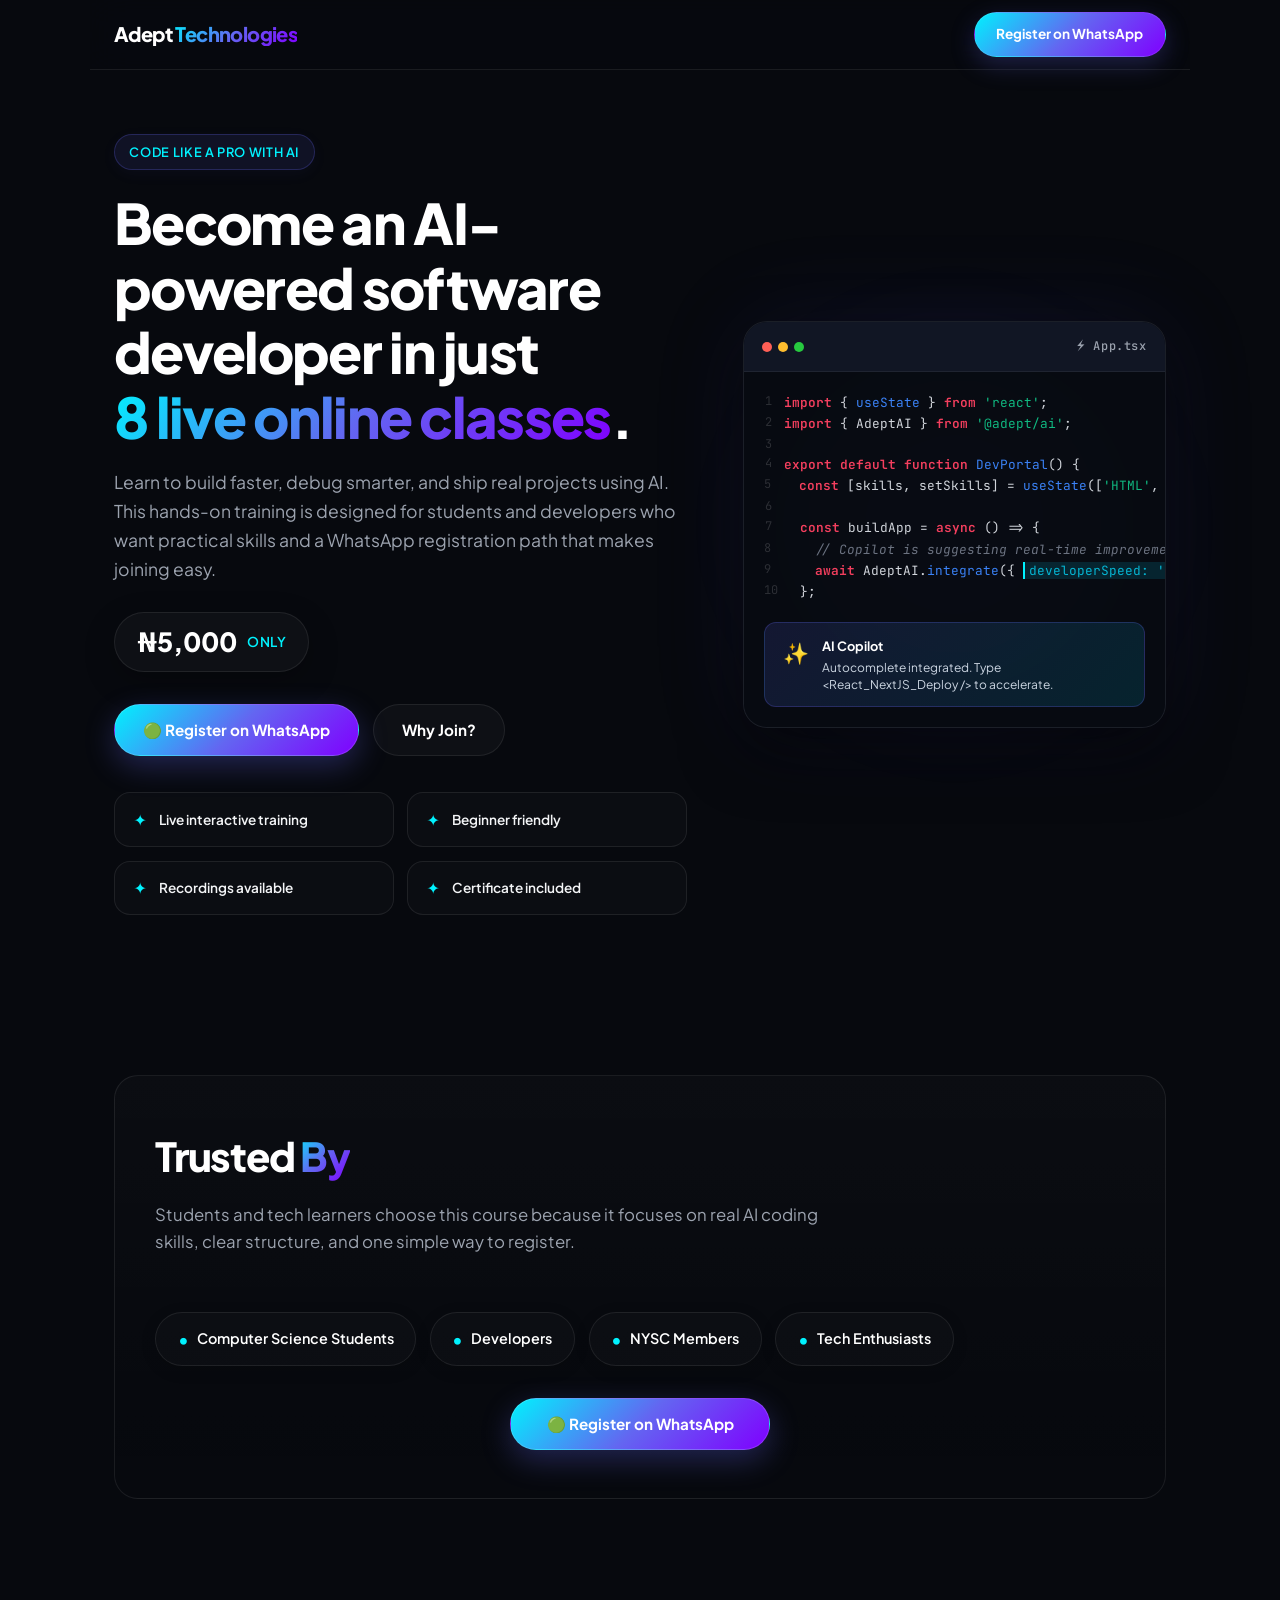
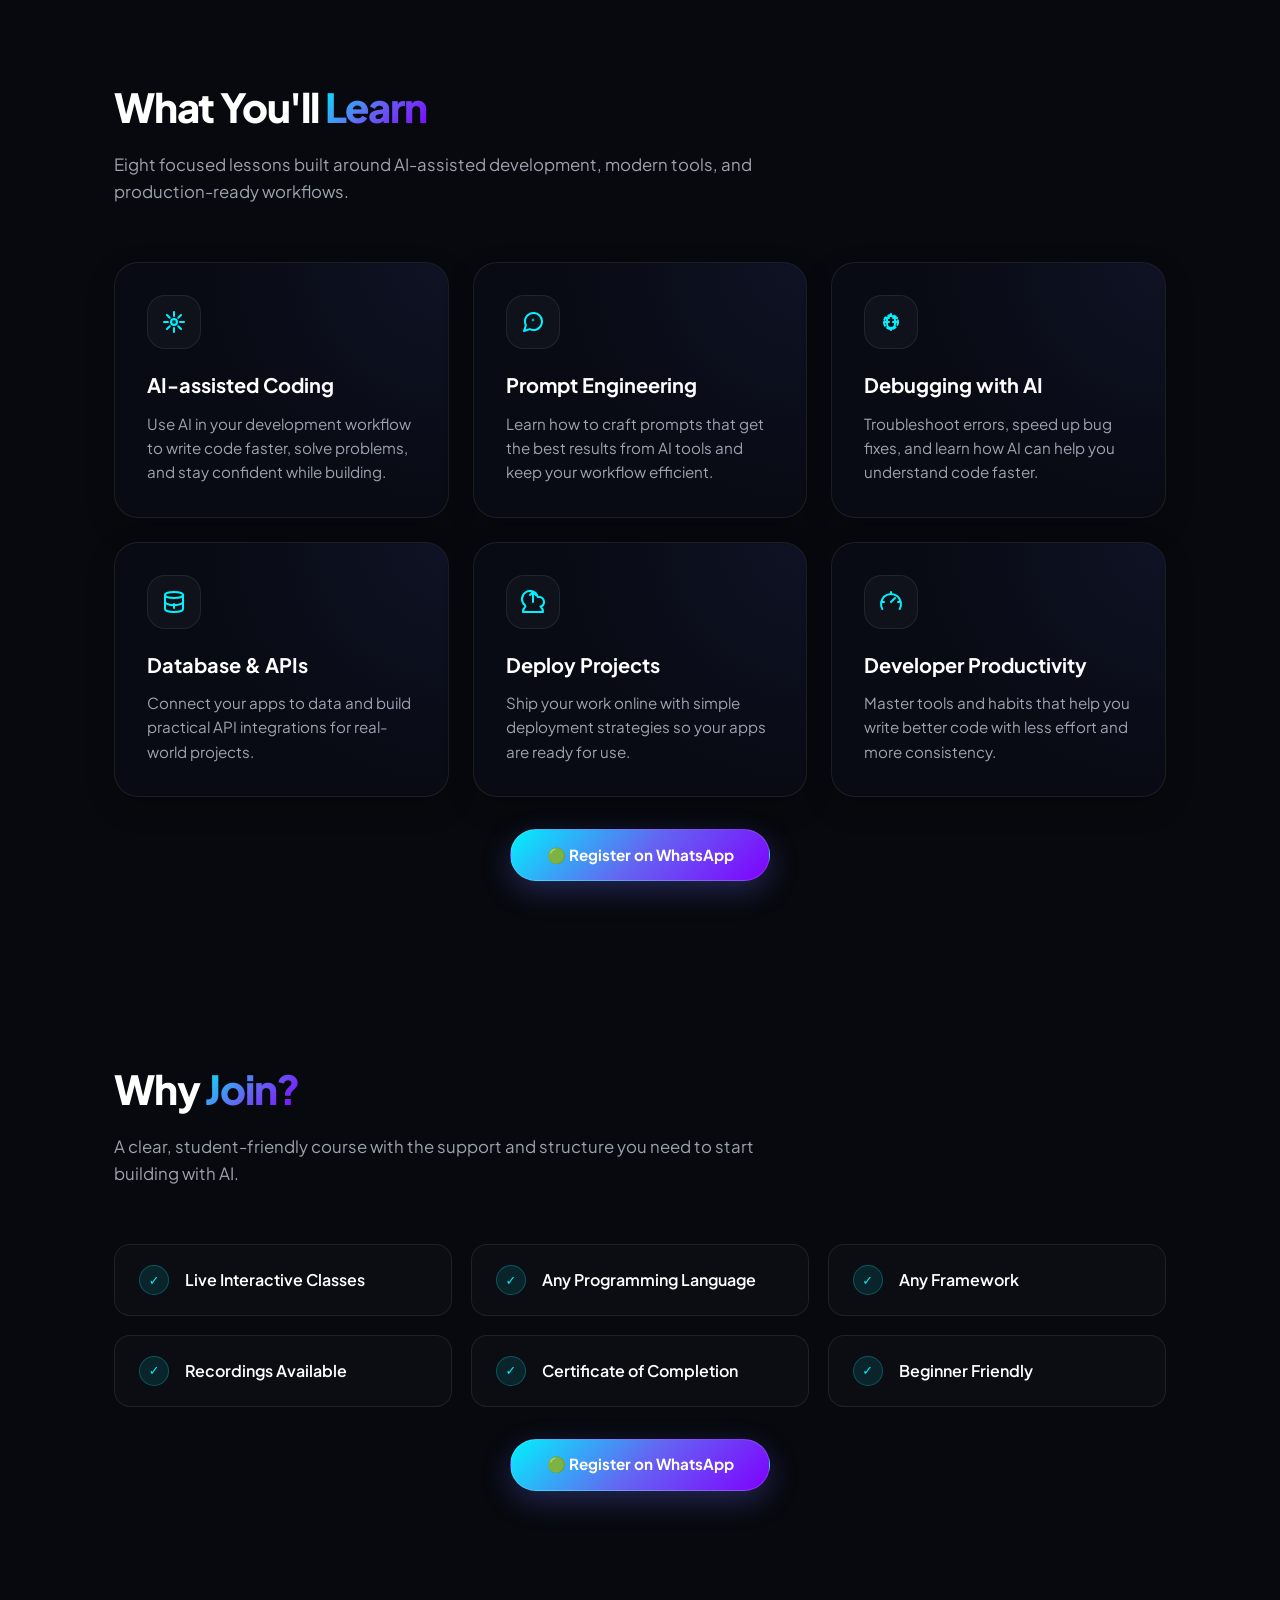
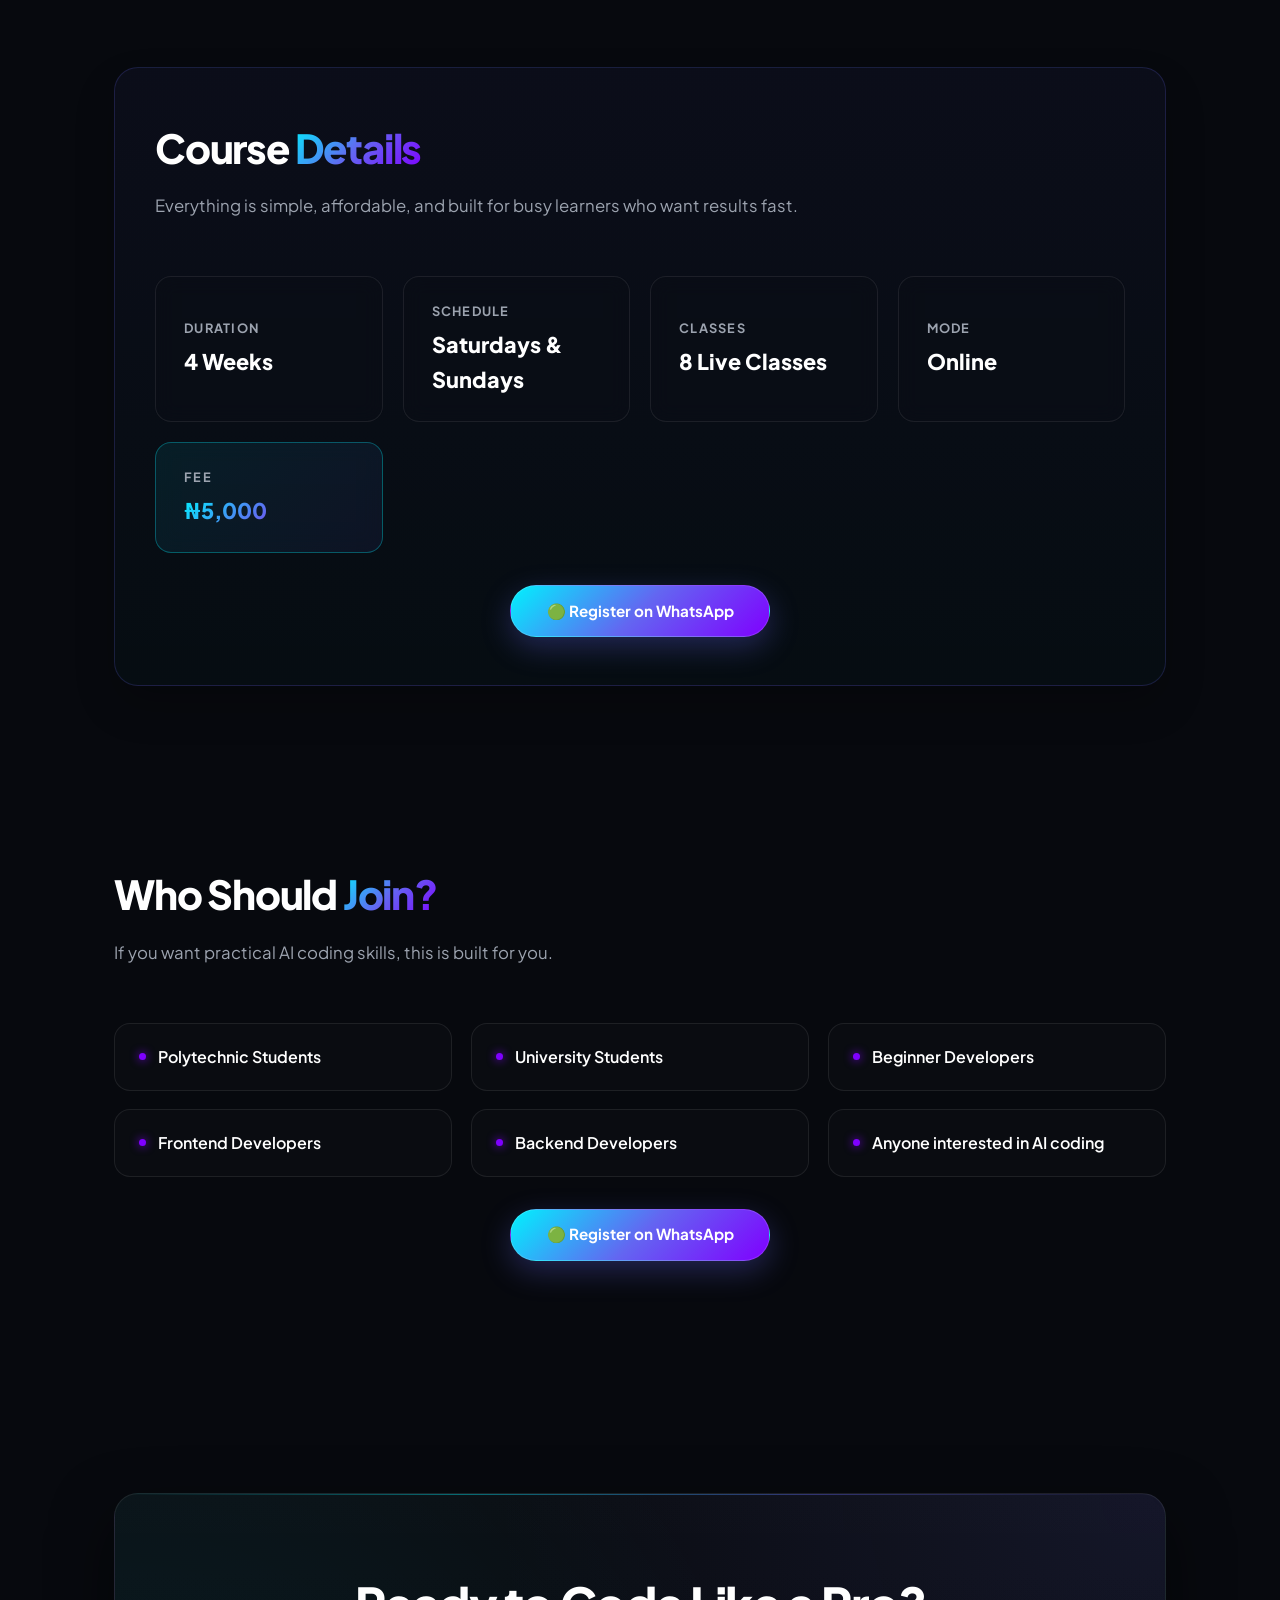
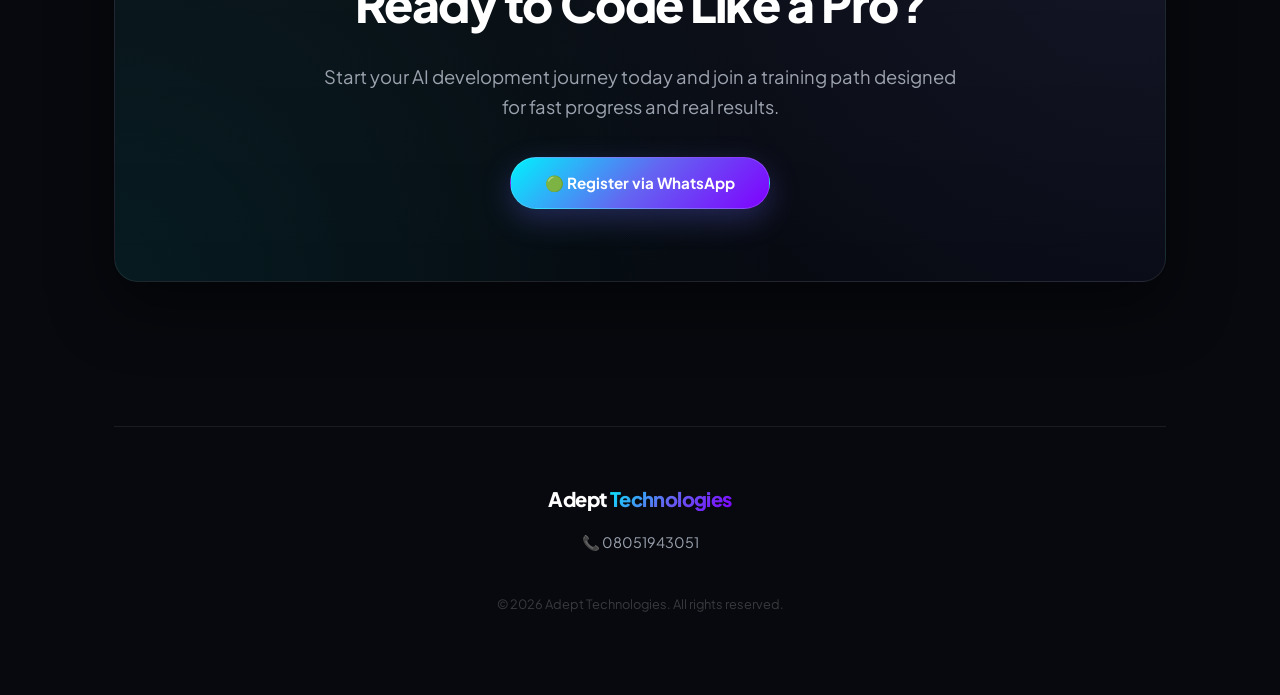
==== commit 96d13d32: "Update index.html" ====
--- a/softwarewithai/index.html
+++ b/softwarewithai/index.html
@@ -1000,7 +1000,7 @@
             <div class="topbar">
                 <div class="brand">Adept<span> Technologies</span></div>
                 <a class="cta-link"
-                    href="https://wa.me/2348051943041?text=Hello%20Adept%20Technologies.%20I%20want%20to%20register%20for%20the%20Code%20Like%20a%20Pro%20with%20AI%20training."
+                    href="https://wa.me/2348051943051?text=Hello%20Adept%20Technologies.%20I%20want%20to%20register%20for%20the%20Code%20Like%20a%20Pro%20with%20AI%20training."
                     target="_blank" rel="noopener">Register on WhatsApp</a>
             </div>
         </header>
@@ -1019,7 +1019,7 @@
                         
                         <div class="hero-actions">
                             <a class="button button-primary"
-                                href="https://wa.me/2348051943041?text=Hello%20Adept%20Technologies.%20I%20want%20to%20register%20for%20the%20Code%20Like%20a%20Pro%20with%20AI%20training."
+                                href="https://wa.me/2348051943051?text=Hello%20Adept%20Technologies.%20I%20want%20to%20register%20for%20the%20Code%20Like%20a%20Pro%20with%20AI%20training."
                                 target="_blank" rel="noopener">🟢 Register on WhatsApp</a>
                             <a class="button button-secondary" href="#why">Why Join?</a>
                         </div>
@@ -1114,7 +1114,7 @@
                     </div>
                     <div class="section-cta">
                         <a class="button button-primary"
-                            href="https://wa.me/2348051943041?text=Hello%20Adept%20Technologies.%20I%20want%20to%20register%20for%20the%20Code%20Like%20a%20Pro%20with%20AI%20training."
+                            href="https://wa.me/2348051943051?text=Hello%20Adept%20Technologies.%20I%20want%20to%20register%20for%20the%20Code%20Like%20a%20Pro%20with%20AI%20training."
                             target="_blank" rel="noopener">🟢 Register on WhatsApp</a>
                     </div>
                 </div>
@@ -1207,7 +1207,7 @@
                 
                 <div class="section-cta">
                     <a class="button button-primary"
-                        href="https://wa.me/2348051943041?text=Hello%20Adept%20Technologies.%20I%20want%20to%20register%20for%20the%20Code%20Like%20a%20Pro%20with%20AI%20training."
+                        href="https://wa.me/2348051943051?text=Hello%20Adept%20Technologies.%20I%20want%20to%20register%20for%20the%20Code%20Like%20a%20Pro%20with%20AI%20training."
                         target="_blank" rel="noopener">🟢 Register on WhatsApp</a>
                 </div>
             </section>
@@ -1247,7 +1247,7 @@
                 
                 <div class="section-cta">
                     <a class="button button-primary"
-                        href="https://wa.me/2348051943041?text=Hello%20Adept%20Technologies.%20I%20want%20to%20register%20for%20the%20Code%20Like%20a%20Pro%20with%20AI%20training."
+                        href="https://wa.me/2348051943051?text=Hello%20Adept%20Technologies.%20I%20want%20to%20register%20for%20the%20Code%20Like%20a%20Pro%20with%20AI%20training."
                         target="_blank" rel="noopener">🟢 Register on WhatsApp</a>
                 </div>
             </section>
@@ -1284,7 +1284,7 @@
                     
                     <div class="section-cta">
                         <a class="button button-primary"
-                            href="https://wa.me/2348051943041?text=Hello%20Adept%20Technologies.%20I%20want%20to%20register%20for%20the%20Code%20Like%20a%20Pro%20with%20AI%20training."
+                            href="https://wa.me/2348051943051?text=Hello%20Adept%20Technologies.%20I%20want%20to%20register%20for%20the%20Code%20Like%20a%20Pro%20with%20AI%20training."
                             target="_blank" rel="noopener">🟢 Register on WhatsApp</a>
                     </div>
                 </div>
@@ -1307,7 +1307,7 @@
                 
                 <div class="section-cta">
                     <a class="button button-primary"
-                        href="https://wa.me/2348051943041?text=Hello%20Adept%20Technologies.%20I%20want%20to%20register%20for%20the%20Code%20Like%20a%20Pro%20with%20AI%20training."
+                        href="https://wa.me/2348051943051?text=Hello%20Adept%20Technologies.%20I%20want%20to%20register%20for%20the%20Code%20Like%20a%20Pro%20with%20AI%20training."
                         target="_blank" rel="noopener">🟢 Register on WhatsApp</a>
                 </div>
             </section>
@@ -1318,7 +1318,7 @@
                     <p class="subtitle">Start your AI development journey today and join a training path designed for fast progress and real results.</p>
                     <div class="section-cta">
                         <a class="button button-primary"
-                            href="https://wa.me/2348051943041?text=Hello%20Adept%20Technologies.%20I%20want%20to%20register%20for%20the%20Code%20Like%20a%20Pro%20with%20AI%20training."
+                            href="https://wa.me/2348051943051?text=Hello%20Adept%20Technologies.%20I%20want%20to%20register%20for%20the%20Code%20Like%20a%20Pro%20with%20AI%20training."
                             target="_blank" rel="noopener">🟢 Register via WhatsApp</a>
                     </div>
                 </div>
@@ -1328,7 +1328,7 @@
         <footer class="footer">
             <div class="footer-brand">Adept<span> Technologies</span></div>
             <div class="footer-info">
-                <span>08051943041</span>
+                <span>08051943051</span>
             </div>
             <p class="footer-copyright">&copy; 2026 Adept Technologies. All rights reserved.</p>
         </footer>
@@ -1336,7 +1336,7 @@
 
     <!-- Sticky WhatsApp Button -->
     <a class="sticky-whatsapp"
-        href="https://wa.me/2348051943041?text=Hello%20Adept%20Technologies.%20I%20want%20to%20register%20for%20the%20Code%20Like%20a%20Pro%20with%20AI%20training."
+        href="https://wa.me/2348051943051?text=Hello%20Adept%20Technologies.%20I%20want%20to%20register%20for%20the%20Code%20Like%20a%20Pro%20with%20AI%20training."
         target="_blank" rel="noopener">
         <svg width="20" height="20" viewBox="0 0 24 24" fill="currentColor">
             <path d="M.057 24l1.687-6.163c-1.041-1.804-1.588-3.849-1.587-5.946C.06 5.348 5.397.01 12.008.01c3.202.001 6.212 1.246 8.477 3.514 2.266 2.268 3.507 5.28 3.505 8.484-.004 6.657-5.34 11.997-11.953 11.997-2.005-.001-3.973-.502-5.731-1.456L0 24zm6.59-4.846c1.6.95 3.188 1.449 4.625 1.45 5.489.002 9.985-4.467 9.988-9.94.002-2.652-1.03-5.146-2.906-7.025C16.48 1.76 13.99 .727 11.343.727c-5.49 0-9.986 4.468-9.99 9.941-.001 1.57.433 3.102 1.258 4.457l-.95 3.47 3.585-.941zm11.758-6.904c-.3-.15-1.77-.874-2.046-.975-.276-.101-.476-.15-.676.15-.2.3-.776.975-.95 1.175-.175.2-.35.225-.65.075-.3-.15-1.267-.467-2.414-1.492-.893-.797-1.495-1.78-1.67-2.08-.175-.3-.018-.462.13-.61.135-.133.3-.35.45-.525.15-.175.2-.3.3-.5.1-.2.05-.375-.025-.525-.075-.15-.676-1.628-.925-2.228-.243-.584-.49-.505-.676-.515-.175-.01-.375-.01-.575-.01-.2 0-.525.075-.8.375-.275.3-1.05 1.025-1.05 2.5 0 1.475 1.075 2.9 1.225 3.1.15.2 2.11 3.22 5.11 4.516.714.308 1.272.492 1.707.63.717.228 1.368.196 1.884.118.574-.085 1.77-.724 2.02-1.385.25-.66.25-1.225.175-1.378-.075-.152-.275-.252-.575-.402z"/>
